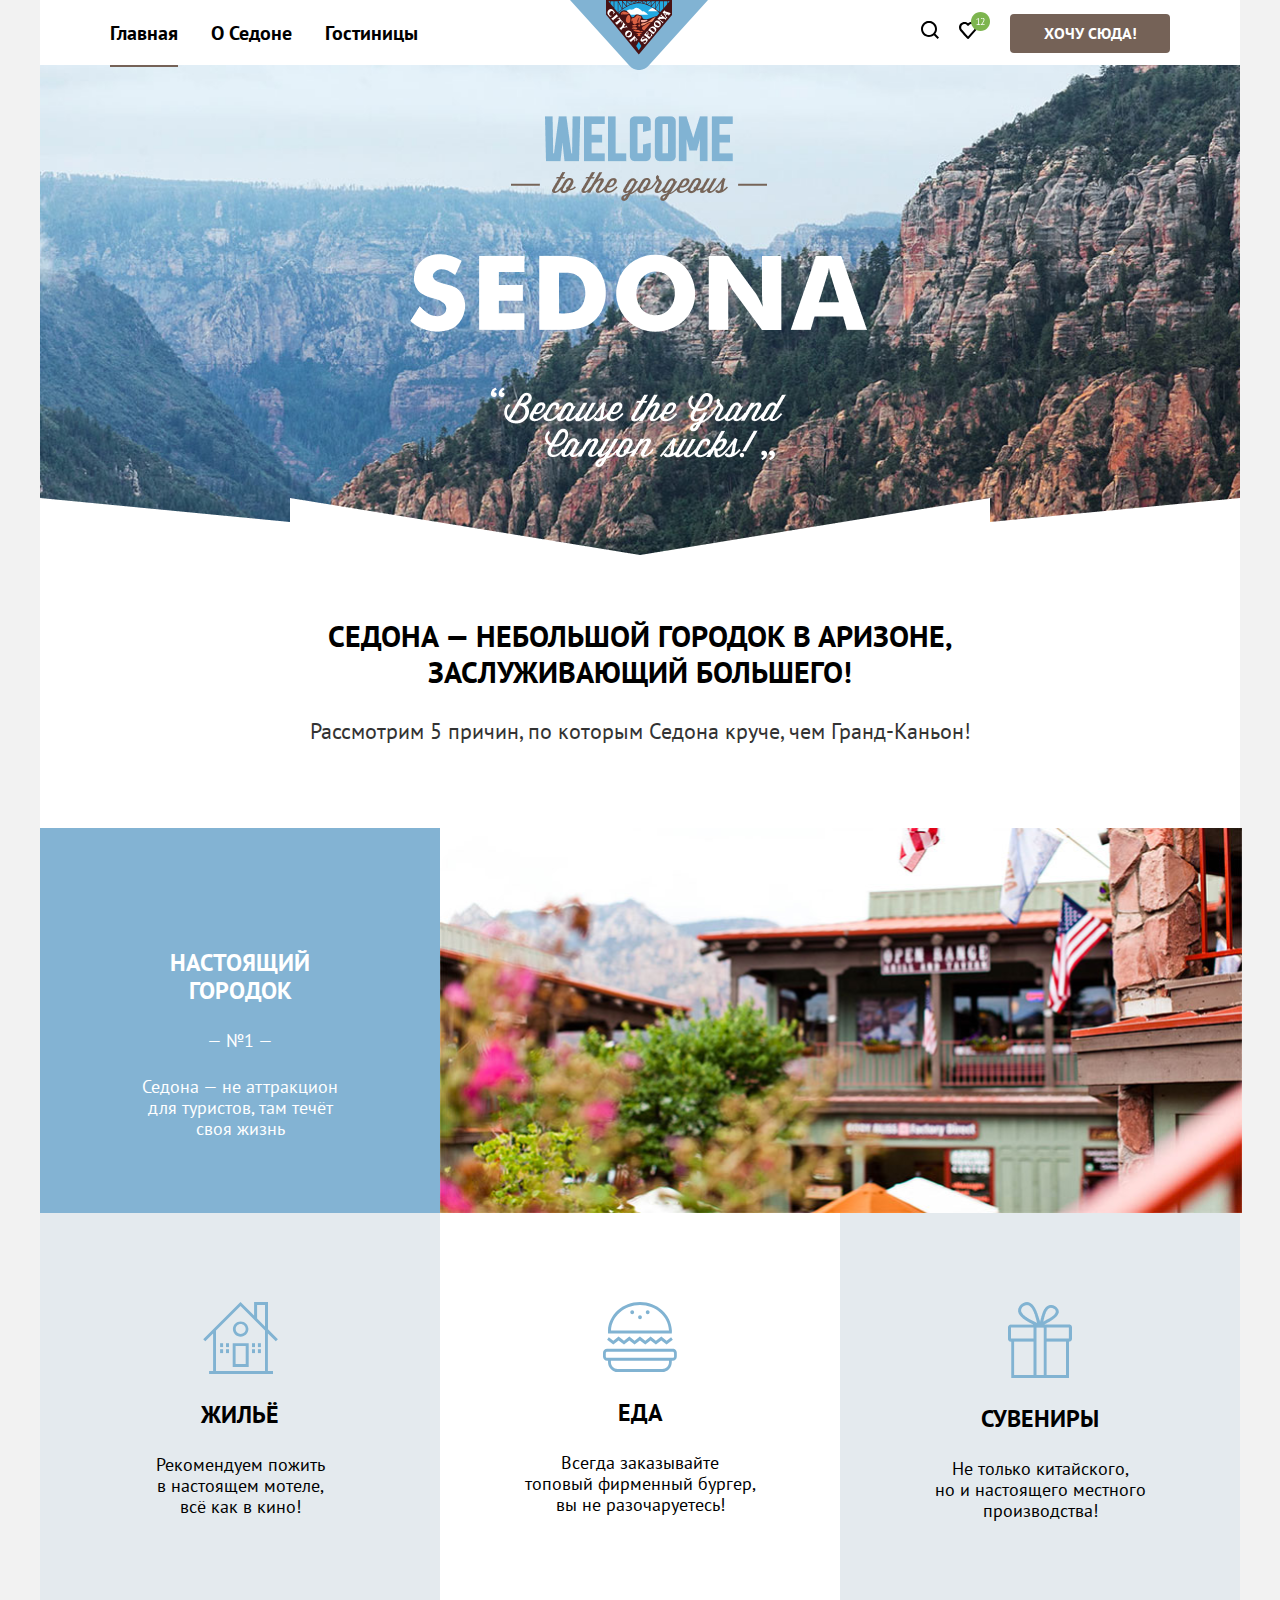
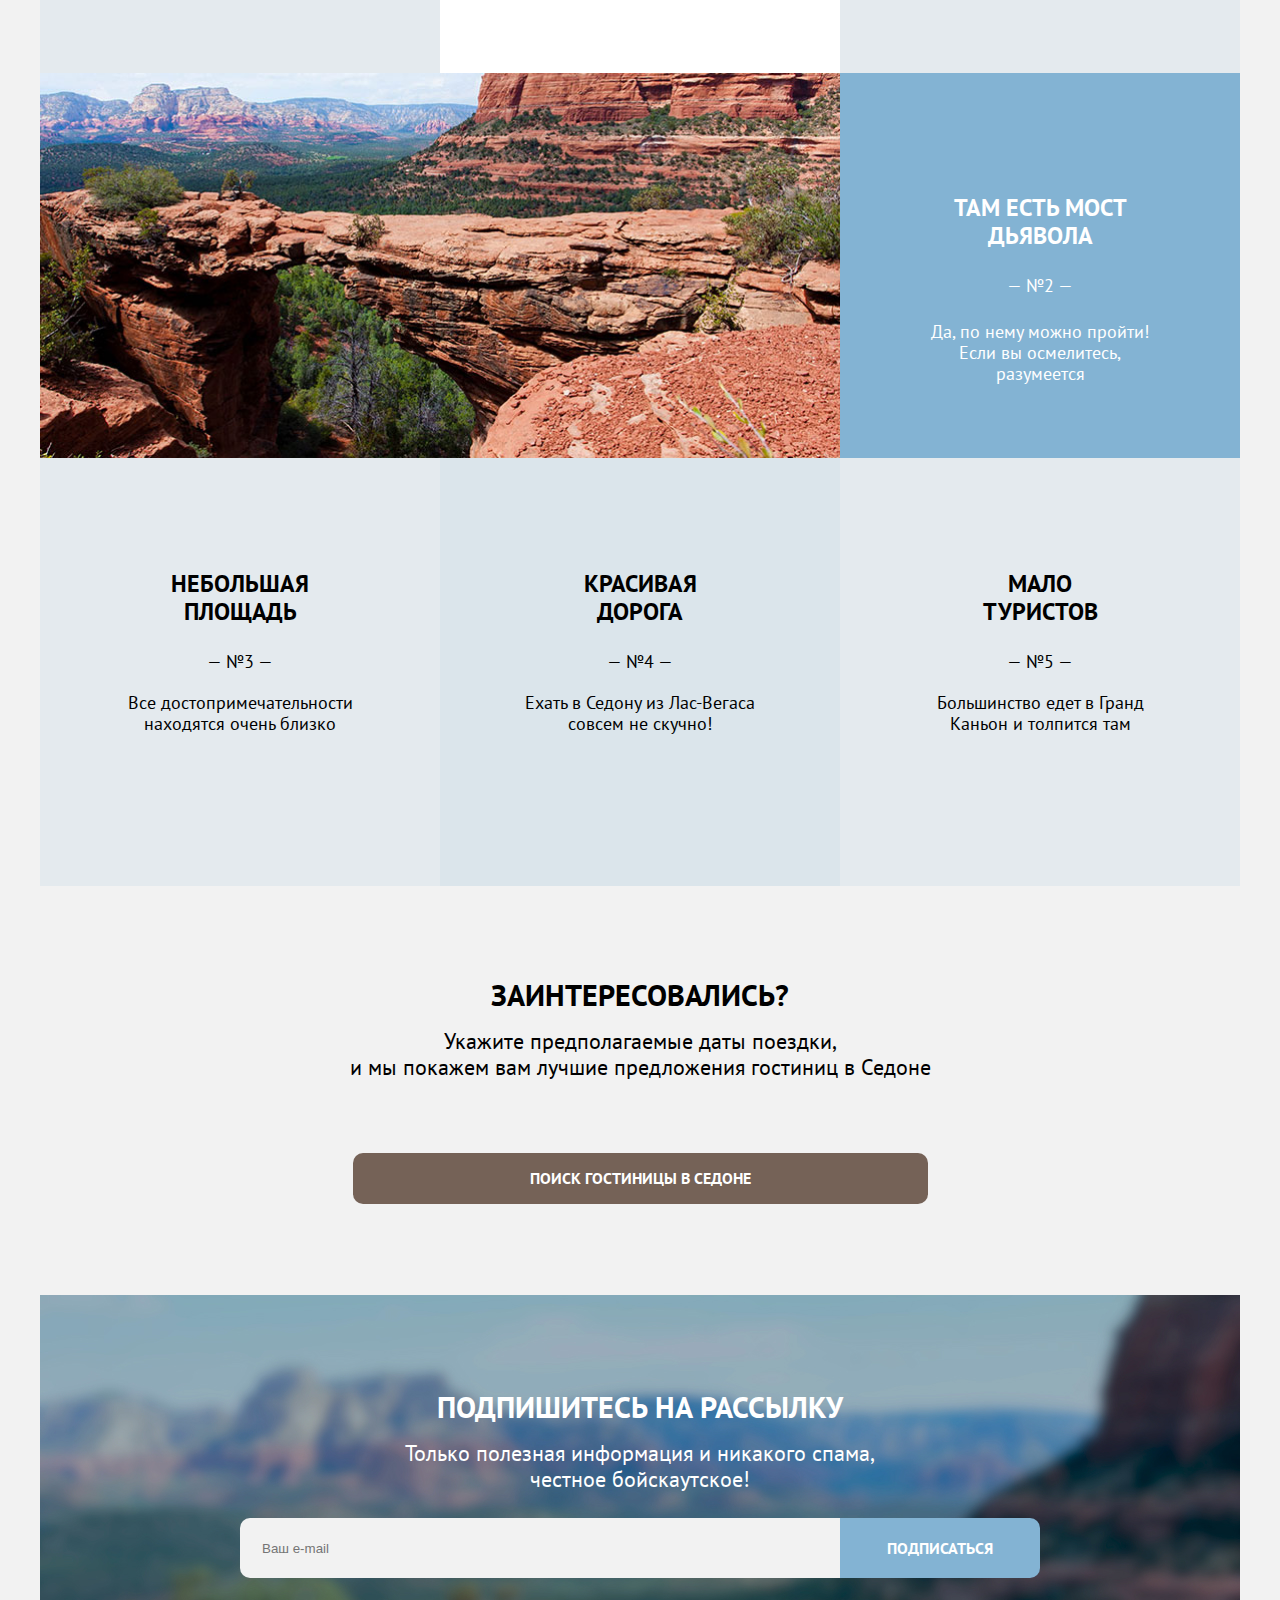
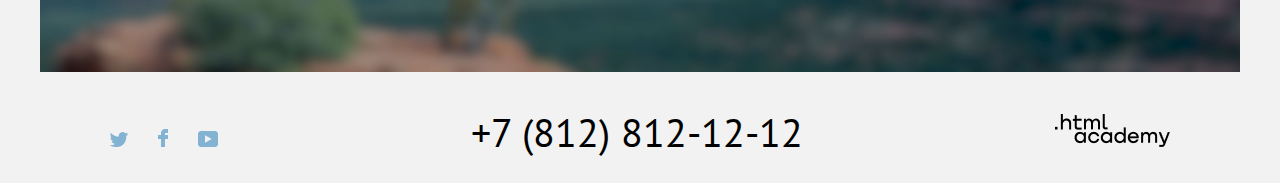
==== index.html @ a3cb37c9 "add index" ====
<!doctype html>
<html lang="en">
<head>
    <meta charset="UTF-8">
    <meta name="viewport"
          content="width=device-width, user-scalable=no, initial-scale=1.0, maximum-scale=1.0, minimum-scale=1.0">
    <meta http-equiv="X-UA-Compatible" content="ie=edge">
    <title>Sedona</title>
    <link rel="preconnect" href="https://fonts.googleapis.com">
    <link rel="preconnect" href="https://fonts.gstatic.com" crossorigin>
    <link href="https://fonts.googleapis.com/css2?family=PT+Sans:wght@400;700&display=swap" rel="stylesheet">
    <link rel="stylesheet" href="css/style.css">
</head>
<body>
<div class="main_wrapper">
<header>
    <div class="container">
<div class="logo">
    <a href="#">
        <img src="images/logo.svg" alt="logo">
    </a>
</div>
        <nav>
            <ul class="menu">
                <li >
                    <a href="#" class="active">Главная</a>

                </li>
                <li>
                    <a href="#">О Седоне</a>
                </li>
                <li>
                    <a href="#">Гостиницы</a>
                </li>
            </ul>
        </nav>
        <div class="booking_top">
<nav class="book">
    <ul class="left_top_list">
        <li>
            <a href="#">
                <img src="images/search.svg" alt="">
            </a>
        </li>
        <li>
            <a href="#">
                <img src="images/like.svg" alt="">
            </a>
        </li>
        <li>
            <a href="#" class="btn_top btn">Хочу сюда!</a>
        </li>
    </ul>
</nav>
        </div>
    </div>
</header>
    <SECTION  class="main_banner">
<div class="welcome">
    <img src="images/welcome.png" alt="welcome_text">
</div>
            <img src="images/line.png" alt="line" class="line">
    </SECTION>
    <section class="about">
   <h2>Седона — небольшой городок в Аризоне, <br>
        заслуживающий большего!</h2>
   <p>Рассмотрим 5 причин, по которым Седона круче, чем Гранд-Каньон!</p>
    </section>
    <section class="steps">
        <div class="first">
            <div class="text_about">
                <h4>Настоящий    городок</h4>
                <p>
                    <span>— №1 —</span>
                    Седона — не аттракцион для туристов, там течёт
                    своя жизнь
                </p>
            </div>
            <div class="first_img">
                <img src="images/photo-1.svg" alt="">
            </div>
        </div>
        <div class="numbers">
            <div class="item">
                <img src="images/home.svg" alt="">
                <h4>Жильё</h4>
                <p>Рекомендуем пожить <br>
                    в настоящем мотеле, <br>
                    всё как в кино!</p>
            </div>
            <div class="item">
                <img src="images/food.svg" alt="">
                <h4>Еда</h4>
                <p>Всегда заказывайте <br>
                    топовый фирменный бургер, <br> вы не разочаруетесь!</p>
            </div>
            <div class="item">
                <img src="images/souvenir.png" alt="">
                <h4>Сувениры</h4>
                <p>Не только китайского, <br>
                    но и настоящего местного <br> производства!</p>
            </div>
        </div>
        <div class="first">
            <div class="first_img">
                <img src="images/photo-2.jpg" alt="">
            </div>
            <div class="text_about">
                <h4>Там есть
                    мост дьявола</h4>
                <p>
                    <span>— №2 —</span>
                    Да, по нему можно пройти! Если вы осмелитесь, разумеется
                </p>
            </div>
        </div>
        <div class="numbers second">
            <div class="item second_item">
                <h4>Небольшая <br>
                    площадь</h4>
                <p><span>— №3 —</span>
                    Все достопримечательности
                    находятся очень близко</p>
            </div>
            <div class="item second_item">
                <h4>Красивая <br>
                    дорога</h4>
                <p><span>— №4 —</span>
                    Ехать в Седону из Лас-Вегаса совсем не скучно!</p>
            </div>
            <div class="item second_item">
                <h4>Мало <br>
                    туристов</h4>
                <p><span>— №5 —</span>
                    Большинство едет в Гранд Каньон и толпится там</p>
            </div>
        </div>
    </section>
    <section class="hotels">
        <div class="container">
            <h2>Заинтересовались?</h2>
            <p>Укажите предполагаемые даты поездки, <br>
                и мы покажем вам лучшие предложения гостиниц в Седоне
            </p>
            <a href="#" class="btn btn_bottom">ПОИСК ГОСТИНИЦЫ В седоне</a>
        </div>
    </section>
    <section class="mailing_list">
        <div class="container">
            <h2>Подпишитесь на рассылку</h2>
            <p class="title_text">Только полезная информация и никакого спама, <br>
                честное бойскаутское!</p>
            <form action="#"method="post">
                <div class="mailing_list_form">
                    <label for="mailing_form" hidden></label>
                    <input type="email" name="email" id="mailing_form" placeholder="Ваш e-mail">
                    <button type="submit" class="btn btn_submit">Подписаться</button>
                </div>
            </form>
        </div>
    </section>
    <footer>
        <div class="container">
            <nav>
                <ul class="footer_links">
                    <li>
                        <a href="">
                            <img src="images/twit.png" alt="">
                        </a>
                    </li>
                    <li>
                        <a href="">
                            <img src="images/f.png" alt="">
                        </a>
                    </li>
                    <li>
                        <a href="">
                            <img src="images/youtube.png" alt="">
                        </a>
                    </li>
                </ul>
            </nav>
            <div class="footer_phone">
                <a href="tel:+78128121212">+7 (812) 812-12-12</a>
            </div>
            <div class="footer_mail">
                <a href="#">
                    <img src="images/Group.png" alt="">
                </a>
            </div>
        </div>
    </footer>
</div>
</body>
</html>
---- css/style.css ----
*{
    margin: 0;
    padding: 0;
    box-sizing: border-box;
    text-decoration: none;
    list-style: none;
}
body{
    background: #f2f2f2;
}
.main_wrapper{
    max-width: 1200px;
    margin: auto;
}
.container{
    max-width: 1060px;
    margin: auto;
}
.active{
    border-bottom: 2px solid #756257;
    padding-bottom: 19px;
}
header{
    background-color: #fff;
    padding: 12px 0;
}
header .container{
    display: flex;
    justify-content: space-between;
    align-items: center;
}
.logo{
    position: absolute;
    top: 0;
    right: 50%;
    left: 50%;
    max-width: 140px;
    width: 100%;
    transform: translate(-50%,0);
}
.menu{
    display: flex;
}
nav a{
    color: black;
    font-family: PT Sans;
    font-size: 20px;
    font-weight: 700;
    line-height: 26px;
    letter-spacing: 0em;
    text-align: left;
}
nav .menu li:nth-child(2){
    margin:0 33px;
}
.booking_top{
    display: flex;
}
.left_top_list{
    display: flex;
}
.left_top_list li:last-child{
    width: 160px;
}
.left_top_list li:nth-child(2){
    margin: 0 20px;
}

.btn{
    display: block;
    text-align: center;
    text-transform: uppercase;
    font-family: PT Sans;
    font-size: 16px;
    font-weight: 700;
    line-height: 21px;
    letter-spacing: 0em;
    background: #756257;
    padding: 15px ;
    border-radius: 4px;
    color: white;
    transition: 0.5s;
    cursor: pointer;
}
.btn_top{
    font-family: PT Sans;
    font-size: 16px;
    font-weight: 700;
    line-height: 21px;
    letter-spacing: 0em;
    background: #756257;
    padding: 9px ;
    border-radius: 4px;
    color: white;
}
.left_top_list {
    align-items: baseline;
}

            /*MAIN BANNER*/
.main_banner{
    background: url(../images/index-background.jpg) no-repeat;
    background-size: cover;
    padding: 51px 0 0;
}
.welcome{
    max-width: 460px;
    margin: auto;
}
.line{
    margin-top: 26px;
    display: block;
    width: 100%;
}
                /*ABOUT*/
.about{
    padding-top: 63px;
    text-align: center;
    background-color: #fff;
}
h2{
    font-family: PT Sans;
    font-size: 30px;
    font-weight: 700;
    line-height: 36px;
    letter-spacing: 0em;
    text-align: center;
    color: black;
    text-transform: uppercase;
    margin-bottom: 23px;
}
.about p{
    font-family: PT Sans;
    font-size: 22px;
    font-weight: 400;
    line-height: 36px;
    letter-spacing: 0em;
    text-align: center;
    color: #333333;
    margin-bottom: 79px;
    display: inline-block;
}
.first{
    display: flex;
    max-height: 385px;
}
.first img{
    height: 100%;
}
.text_about{
    background: #83B3D3;
    padding: 98px 90px 77px;
    box-sizing: border-box;
}
.text_about h4{
    font-family: PT Sans;
    font-size: 24px;
    font-weight: 700;
    line-height: 28px;
    letter-spacing: 0em;
    text-align: center;
    color: white;
    margin-bottom: 25px;
    text-transform: uppercase;
}
.text_about p{
    font-family: PT Sans;
    font-size: 18px;
    font-weight: 400;
    line-height: 21px;
    letter-spacing: 0em;
    text-align: center;
    color: white;
}
.text_about p span{
    display: block;
    margin: 25px 0;
}
.numbers{
    display: flex;
}
.item{
    background: #83B3D31F;
    padding: 89px 75px 79px;
    text-align: center;
    max-width: 400px;
    width: 100%;
}
h4{
    font-family: PT Sans;
    font-size: 24px;
    font-weight: 700;
    line-height: 28px;
    letter-spacing: 0em;
    text-align: center;
    color: black;
    margin: 23px 0 25px;
    text-transform: uppercase;
}
.item p{
    font-family: PT Sans;
    font-size: 18px;
    font-weight: 400;
    line-height: 21px;
    letter-spacing: 0em;
    text-align: center;
    color: black;
}
.second_item span{
    display: block;
    margin-bottom: 20px;
}
.numbers .item:nth-child(2){
    background-color: #fff;
}
.numbers .second_item:nth-child(2){
    background: #83B3D333;
}

                    /*HOTELS*/
.hotels{
    text-align: center;
    padding: 91px 0;
}
.hotels h2{
    margin-bottom: 15px;
}
p{
    font-family: PT Sans;
    font-size: 22px;
    font-weight: 400;
    line-height: 26px;
    letter-spacing: 0em;
    text-align: center;
    color: black;
    margin-bottom: 73px;
}
.btn_bottom{
    border-radius: 10px;
    max-width: 575px;
    margin: auto;
}
.btn:hover{
    background-color: #302723;
}

                /*mailing_list*/
.mailing_list{
    padding: 94px 0;
    background: url(../images/background.jpg) no-repeat;
    background-size: cover;
    text-align: center;

}
.mailing_list h2{
    color: white;
    margin-bottom: 15px;
}
.mailing_list p{
    color: white;
    margin-bottom: 26px;
}
#mailing_form{
    display: inline-block;
    max-width: 600px;
    width: 100%;
    padding: 19px 22px;
    background: #F2F2F2;
    border-radius: 10px 0 0 10px;
    border: none;
    height: 100%;
}
#mailing_form:focus-visible{
    outline: solid #756257 2px;
}
.btn_submit{
    display: block;
    max-width: 200px;
    width: 100%;
    background: #83B3D3;
    border: none;
    border-radius: 0 10px 10px 0;
    height: 100%;

}
.mailing_list_form{
    height: 60px;
    display: flex;
    max-width: 800px;
    width: 100%;
    margin: auto;
    flex-wrap: wrap;
}
form{
    max-height: 60px;
    height: 100%;
}
.btn_submit:hover{
    background-color: #2e83bc;
}

footer{
    padding: 40px 0 30px;
}
footer .container{
    display: flex;
    justify-content: space-between;
    align-items: baseline;
}
.footer_links{
    display: flex;
}
.footer_links li:nth-child(2){
    margin: 0 30px;
}
.footer_phone a{
    font-family: PT Sans;
    font-size: 40px;
    font-weight: 400;
    line-height: 40px;
    letter-spacing: 0em;
    text-align: center;
color: black;
}
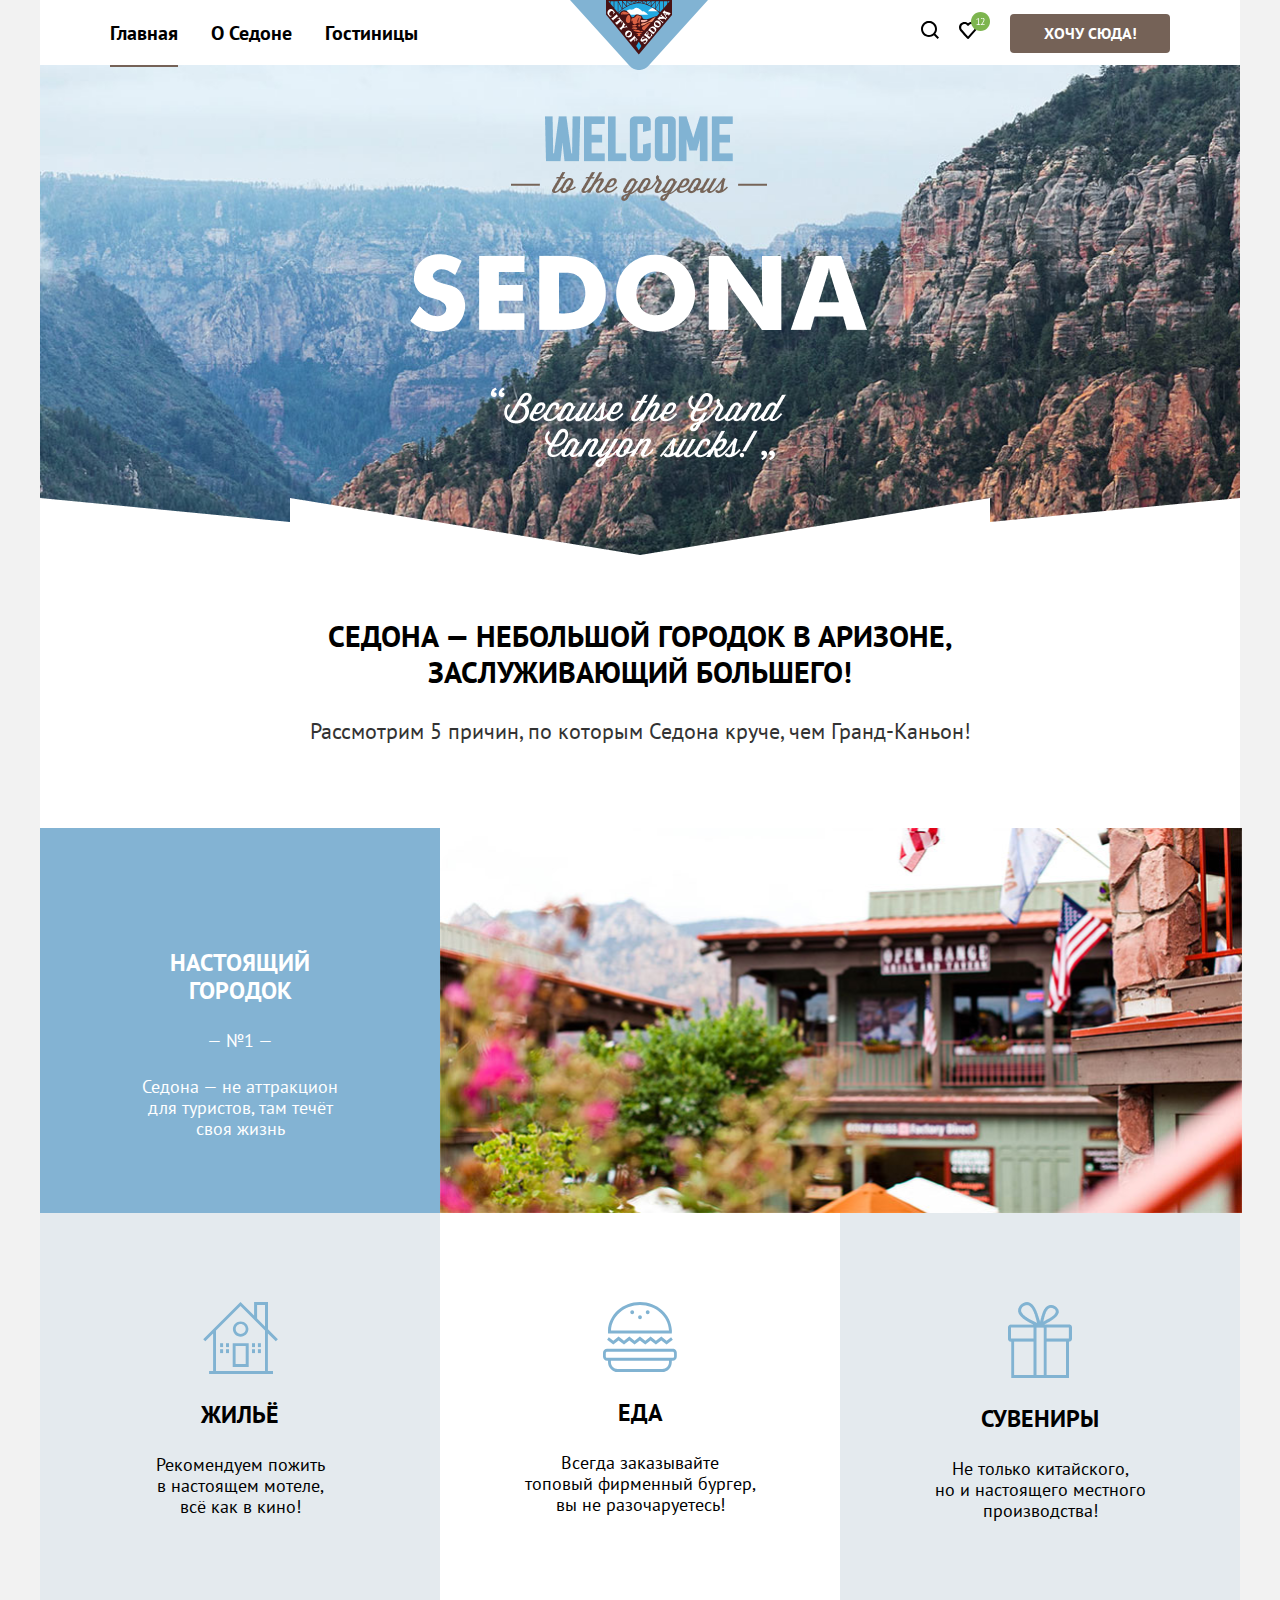
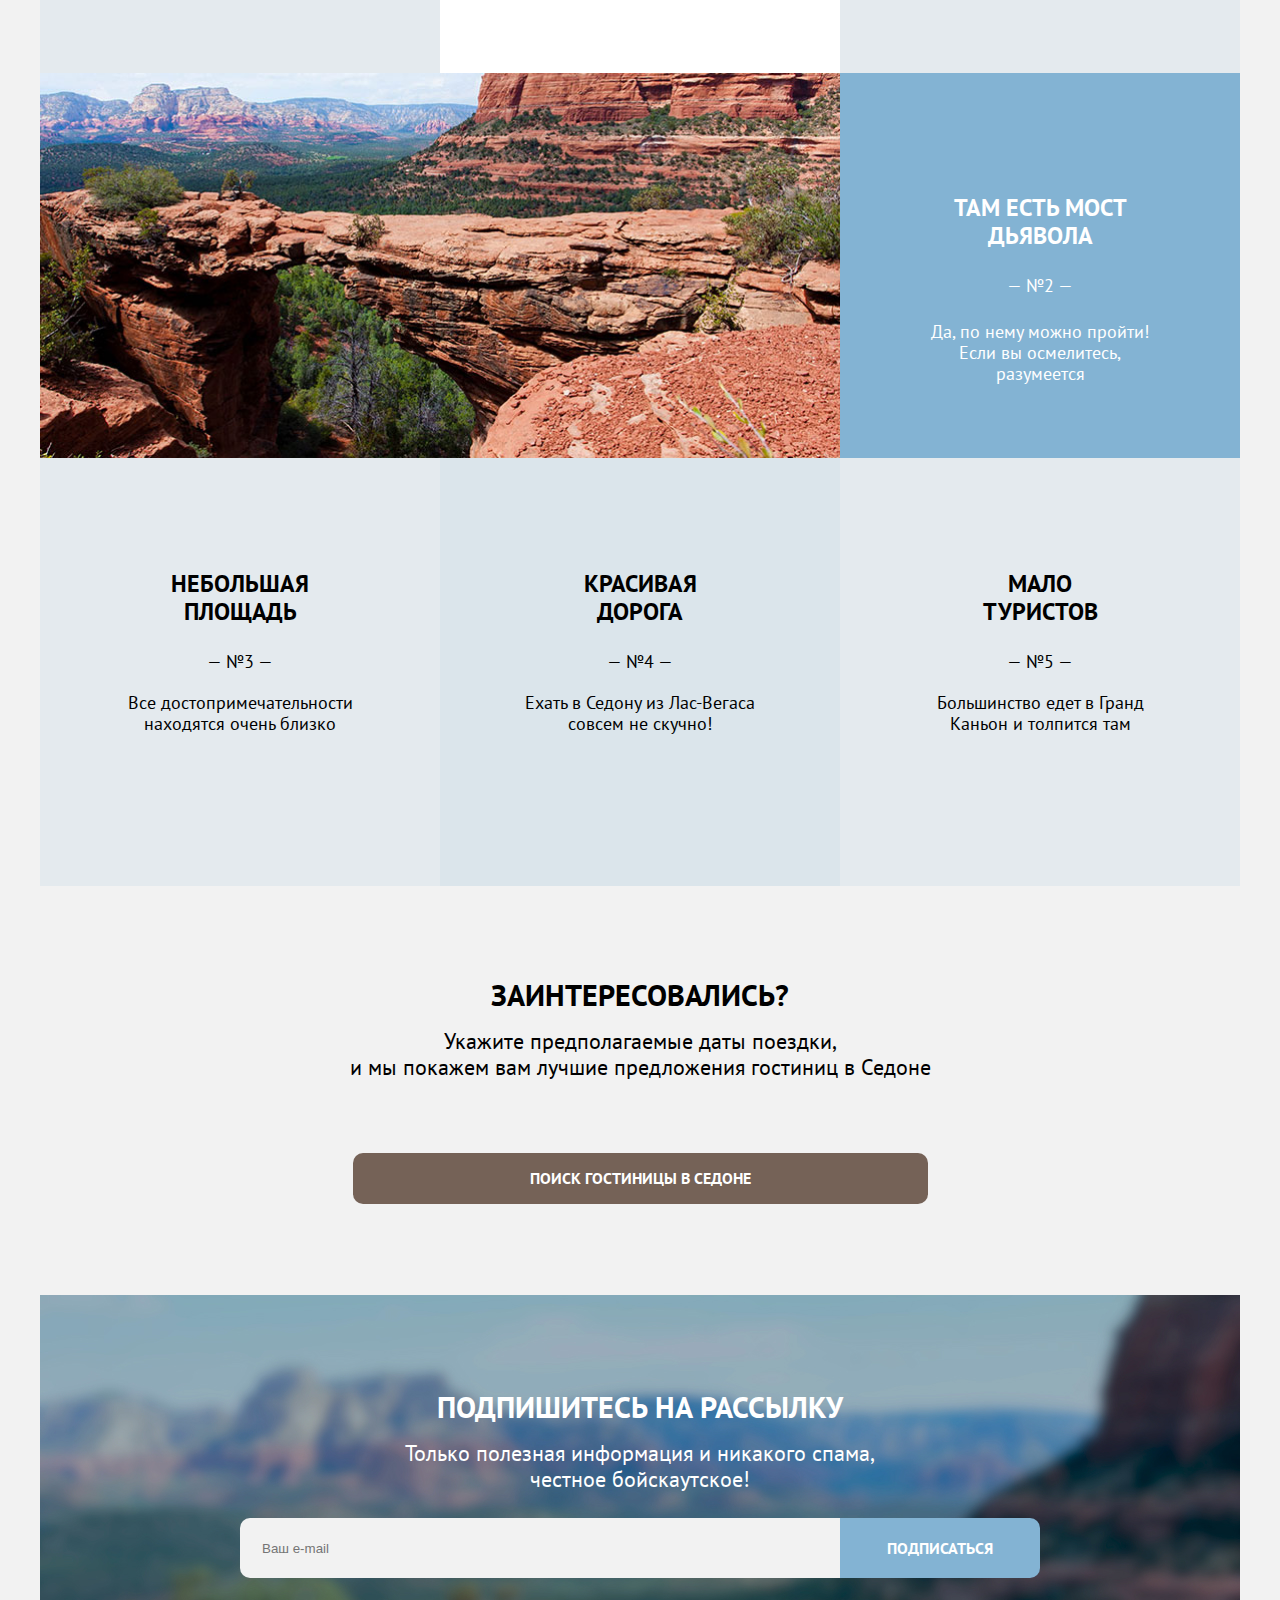
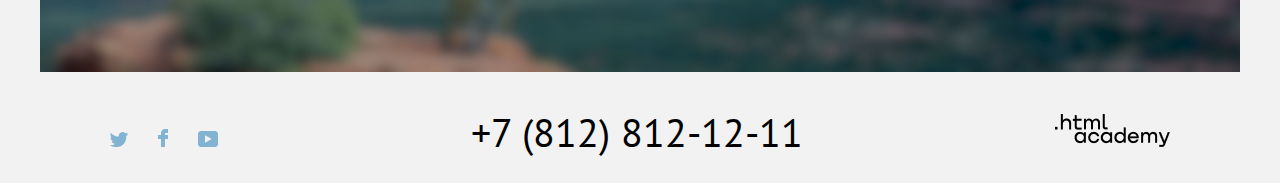
==== commit f8019217: "new files" ====
--- a/index.html
+++ b/index.html
@@ -181,7 +181,7 @@
                 </ul>
             </nav>
             <div class="footer_phone">
-                <a href="tel:+78128121212">+7 (812) 812-12-12</a>
+                <a href="tel:+78128121212">+7 (812) 812-12-11</a>
             </div>
             <div class="footer_mail">
                 <a href="#">
--- a/css/style.css
+++ b/css/style.css
@@ -36,7 +36,8 @@
     left: 50%;
     max-width: 140px;
     width: 100%;
-    transform: translate(-50%,0);
+    transform: translate(-50%,0)
+
 }
 .menu{
     display: flex;
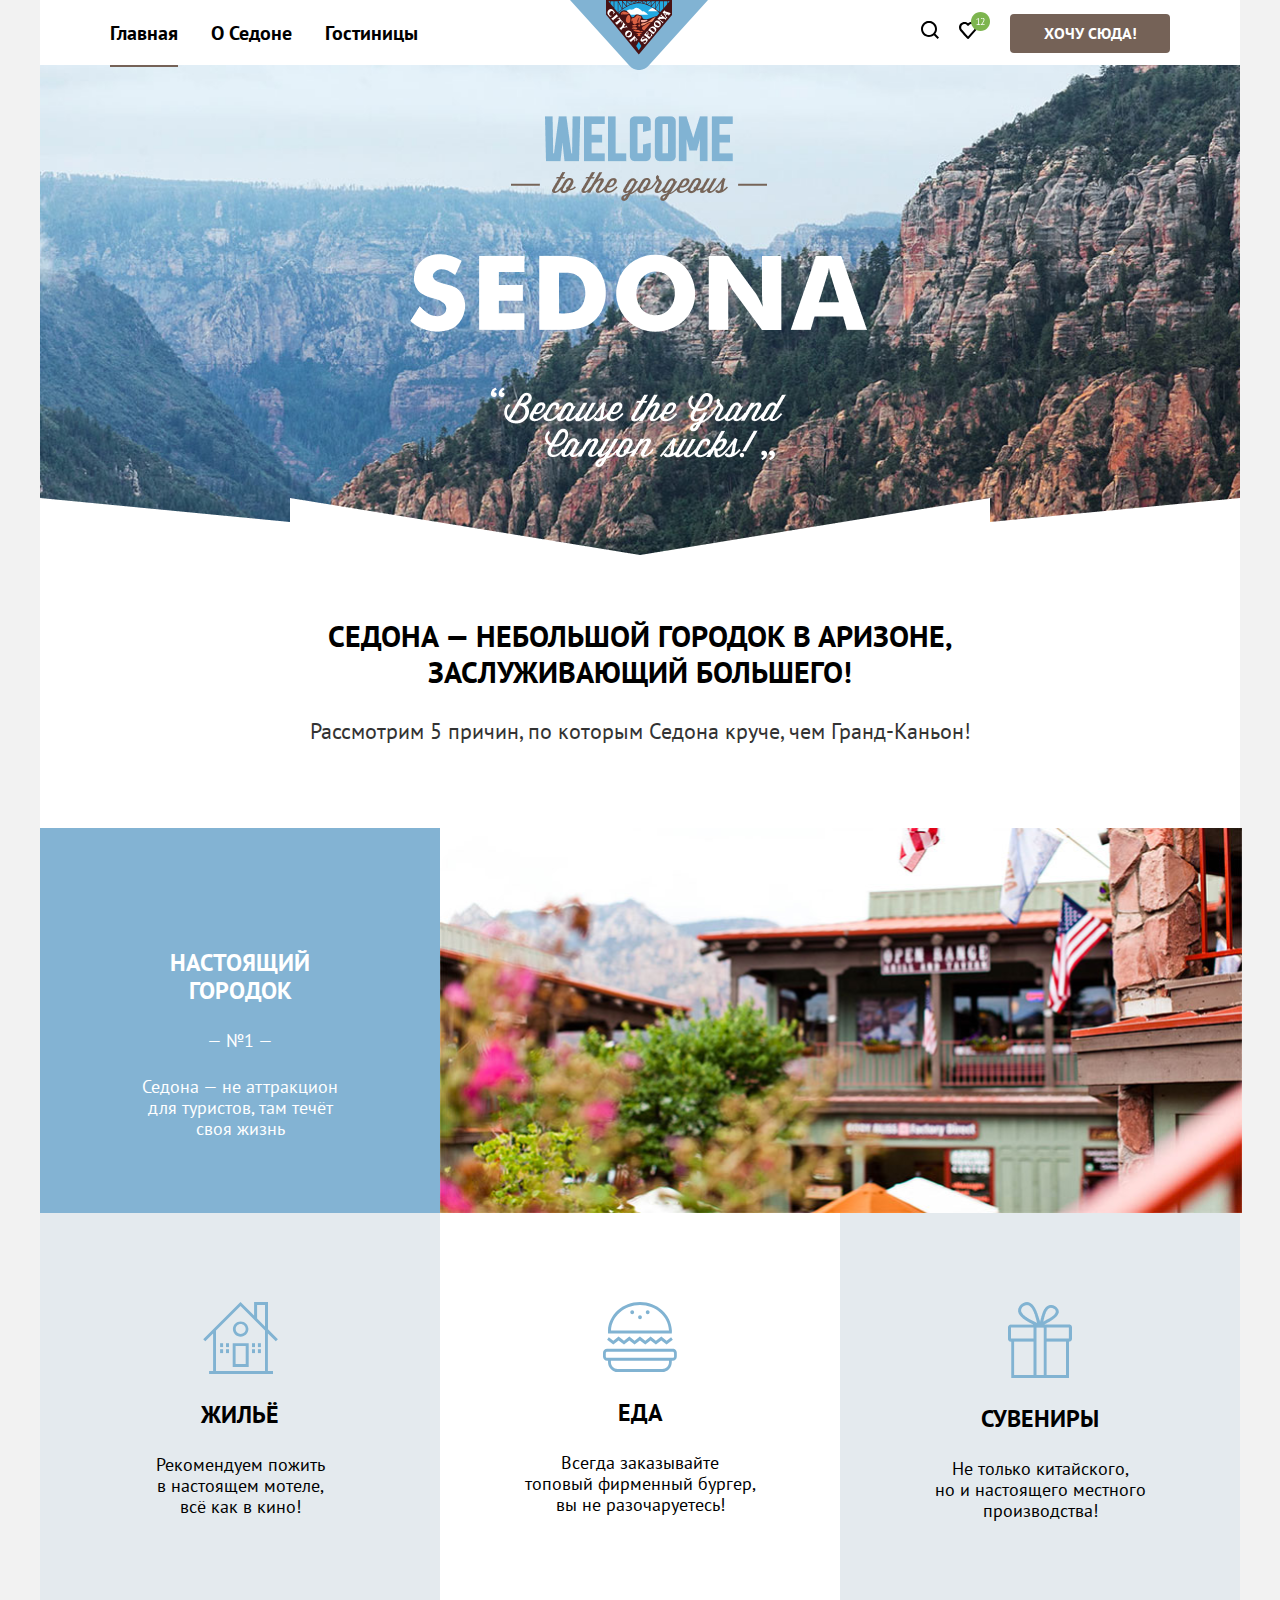
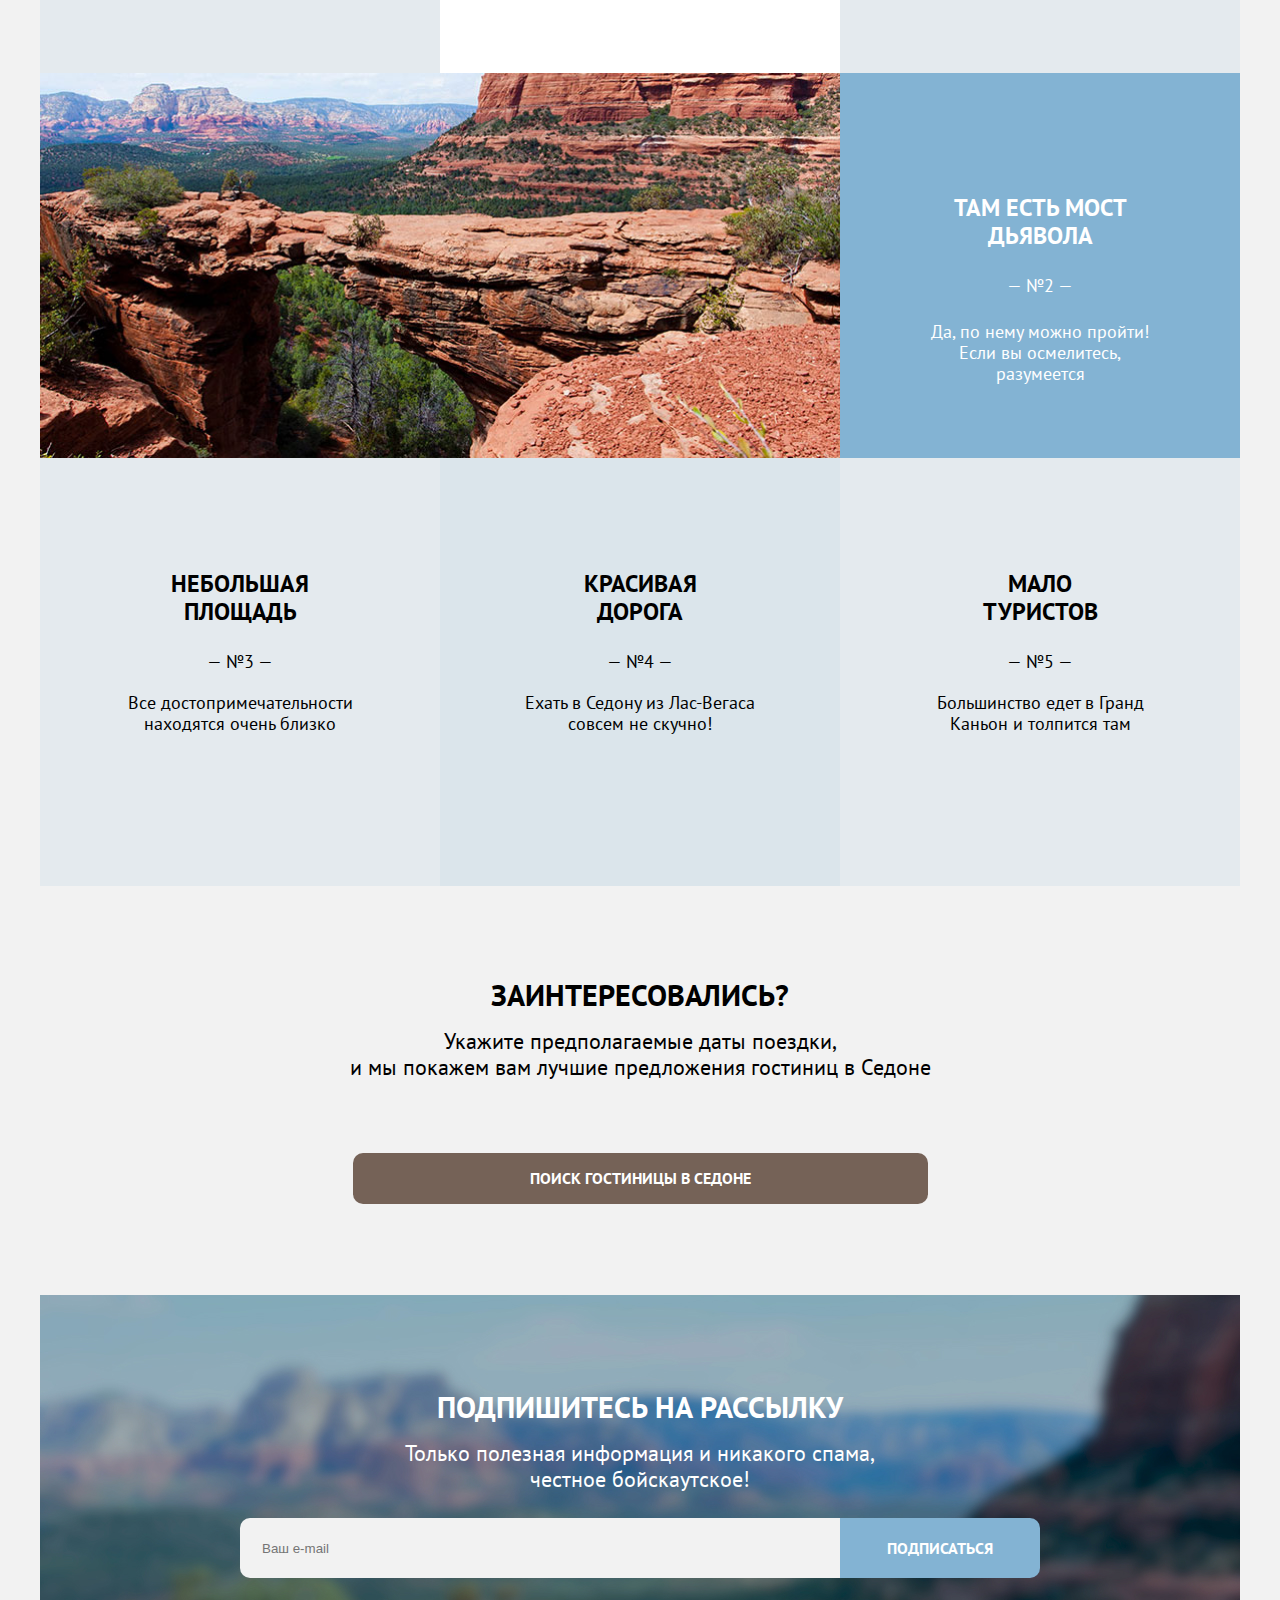
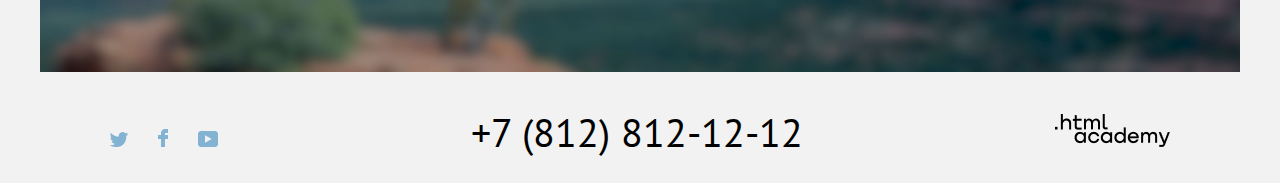
==== commit 13d43ed1: "tel" ====
--- a/index.html
+++ b/index.html
@@ -181,7 +181,7 @@
                 </ul>
             </nav>
             <div class="footer_phone">
-                <a href="tel:+78128121212">+7 (812) 812-12-11</a>
+                <a href="tel:+78128121212">+7 (812) 812-12-12</a>
             </div>
             <div class="footer_mail">
                 <a href="#">
--- a/css/style.css
+++ b/css/style.css
@@ -36,8 +36,7 @@
     left: 50%;
     max-width: 140px;
     width: 100%;
-    transform: translate(-50%,0)
-
+    transform: translate(-50%,0);
 }
 .menu{
     display: flex;
